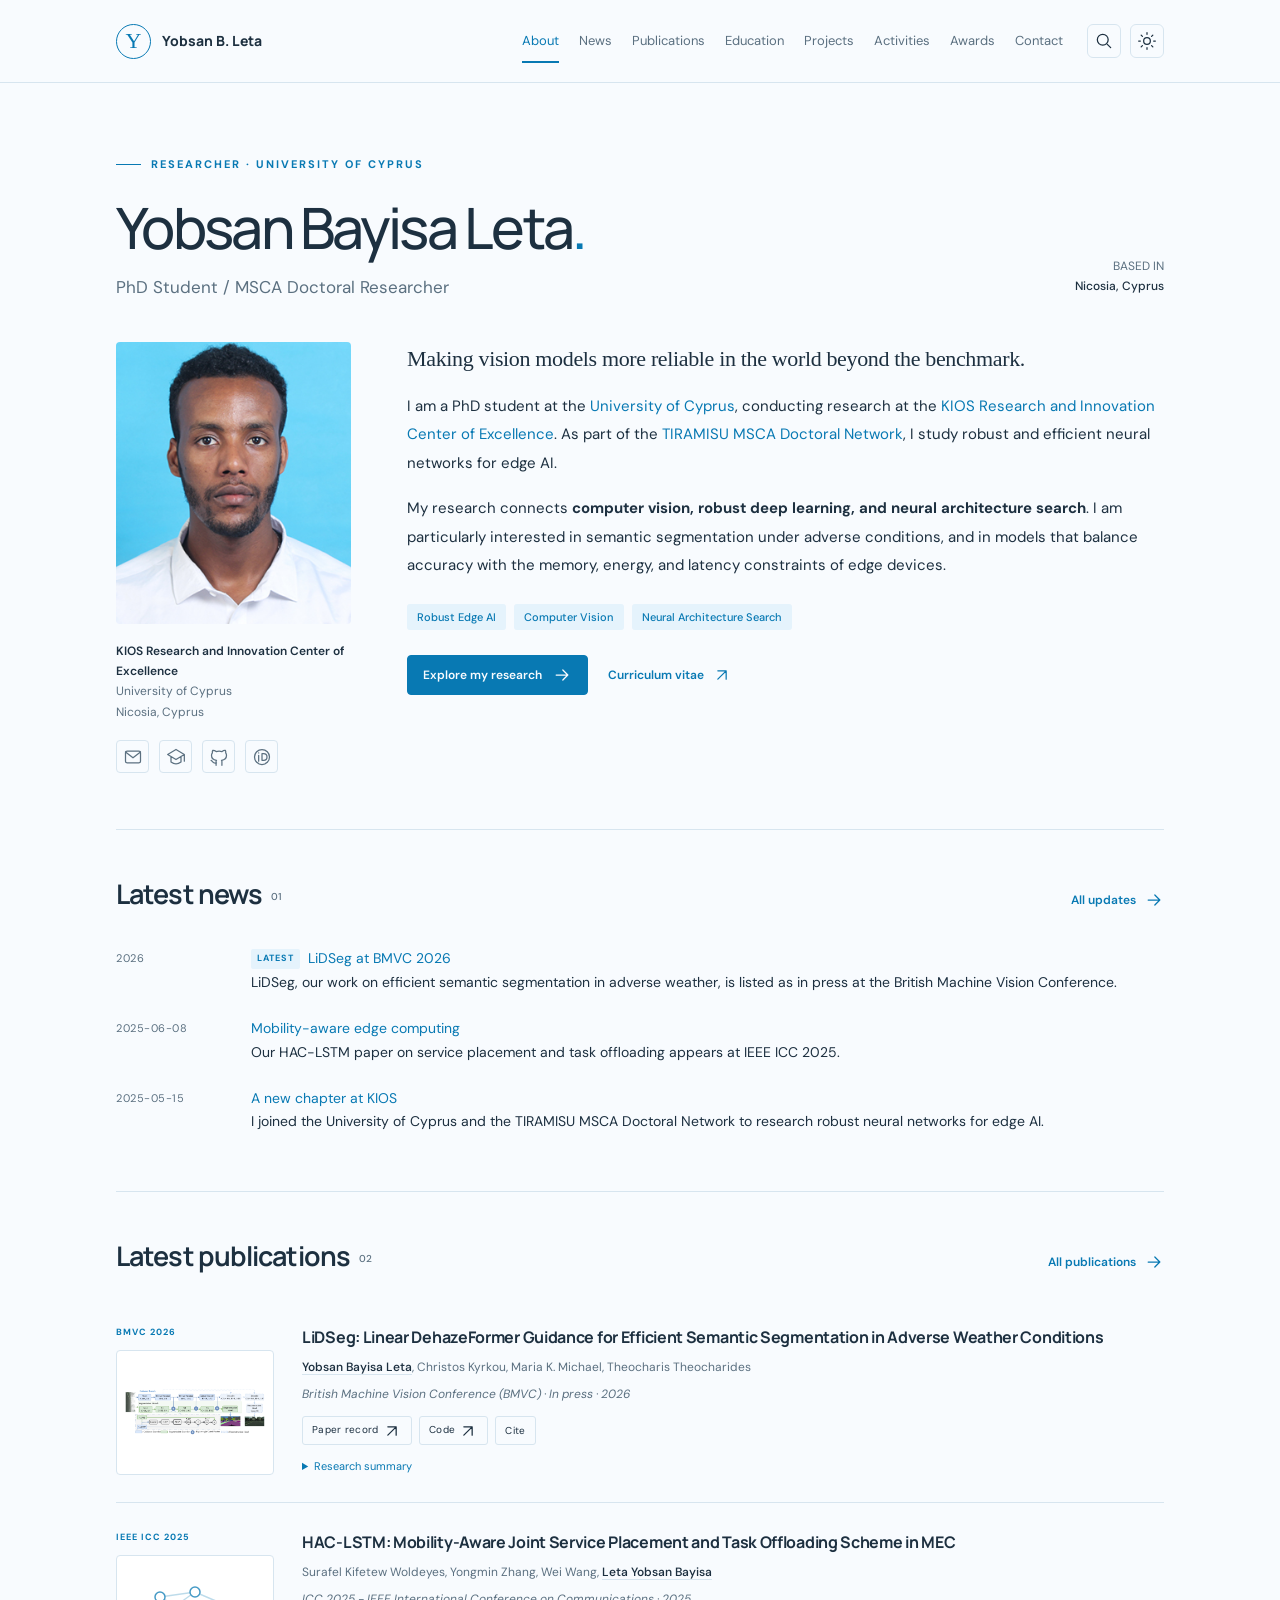
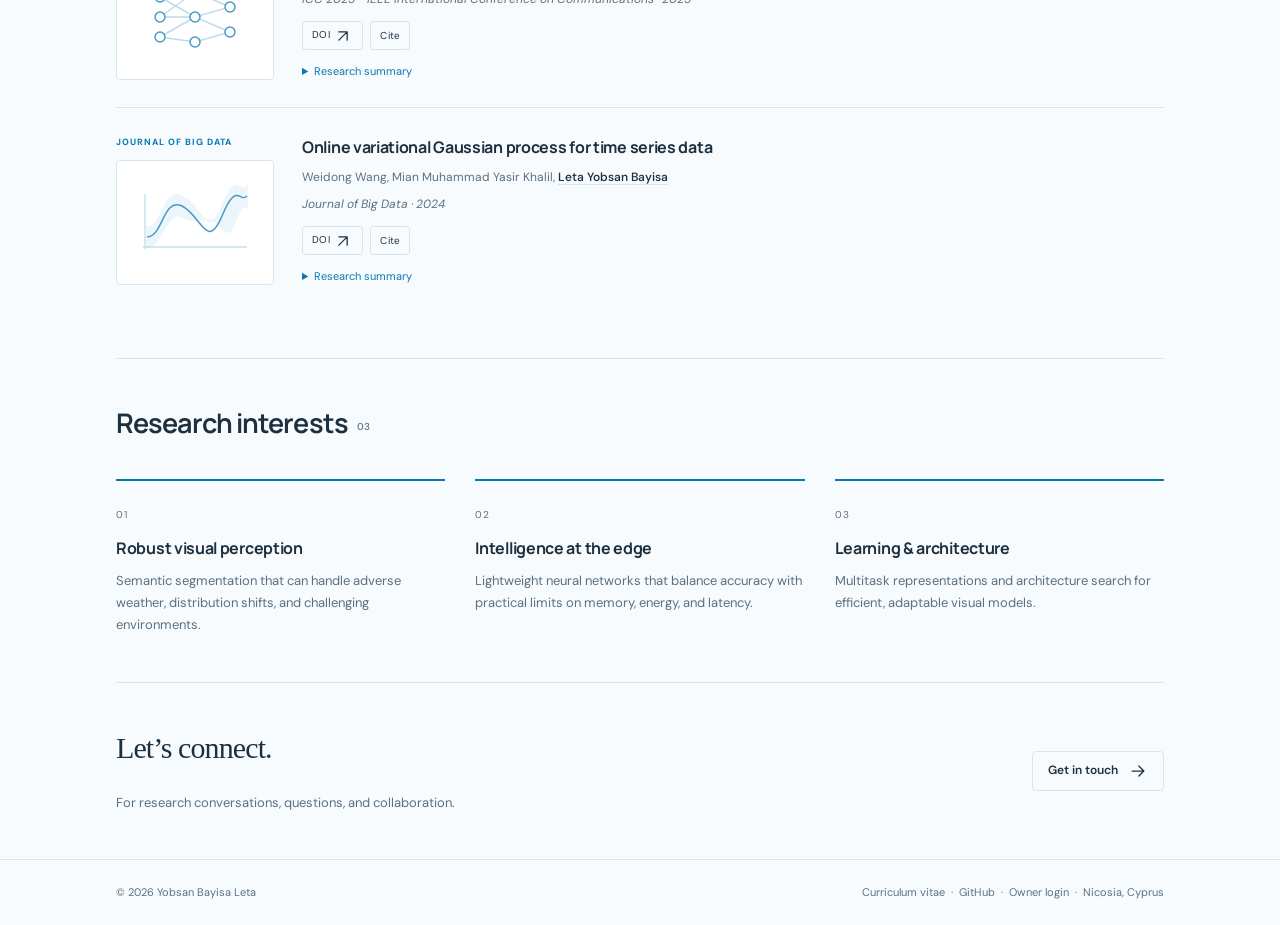
==== index.html @ adc211f4 "Publish generated portfolio website" ====
<!doctype html>
<html lang="en"><head><meta charset="utf-8"><meta name="viewport" content="width=device-width,initial-scale=1"><title>Yobsan Bayisa Leta — About</title><meta name="description" content="Yobsan Bayisa Leta — PhD Student / MSCA Doctoral Researcher at University of Cyprus. Robust Edge AI, Computer Vision, Neural Architecture Search"><meta name="author" content="Yobsan Bayisa Leta"><meta name="theme-color" content="#0879b3"><link rel="canonical" href="https://yobsanb.github.io/"><meta property="og:type" content="website"><meta property="og:title" content="Yobsan Bayisa Leta — About"><meta property="og:description" content="Yobsan Bayisa Leta — PhD Student / MSCA Doctoral Researcher at University of Cyprus. Robust Edge AI, Computer Vision, Neural Architecture Search"><meta property="og:url" content="https://yobsanb.github.io/"><meta property="og:image" content="https://yobsanb.github.io/assets/social-card.png"><meta name="twitter:card" content="summary_large_image"><link rel="icon" type="image/svg+xml" href="assets/favicon.svg"><link rel="stylesheet" href="assets/style.css"><link rel="stylesheet" href="assets/custom.css"><script>try{document.documentElement.dataset.theme=localStorage.getItem('theme')||(matchMedia('(prefers-color-scheme:dark)').matches?'dark':'light')}catch{}</script><script type="application/ld+json">{"@context": "https://schema.org", "@type": "Person", "name": "Yobsan Bayisa Leta", "alternateName": "Leta Yobsan Bayisa", "url": "https://yobsanb.github.io", "image": "https://yobsanb.github.io/assets/portrait.jpg", "jobTitle": "PhD Student / MSCA Doctoral Researcher", "affiliation": {"@type": "Organization", "name": "University of Cyprus"}, "sameAs": ["https://github.com/yobsanb", "https://orcid.org/0000-0001-9939-9821", "https://scholar.google.com/citations?user=TWK_rDwAAAAJ&hl=en", "https://www.linkedin.com/in/leta-yobsan-bayisa/", "https://www.kios.ucy.ac.cy/people/yobsan-bayisa-leta/"]}</script><script src="assets/app.js" defer></script></head><body>
<a href="#main" class="skip">Skip to content</a><header class="header"><div class="wrap header-inner"><a class="brand" href="index.html" aria-label="Yobsan Bayisa Leta homepage"><span class="monogram">Y</span><span class="brand-name">Yobsan B. Leta</span></a><nav id="main-nav" class="nav" aria-label="Main navigation"><a href="index.html" aria-current="page">About</a><a href="news.html">News</a><a href="publications.html">Publications</a><a href="education.html">Education</a><a href="projects.html">Projects</a><a href="activities.html">Activities</a><a href="awards.html">Awards</a><a href="contact.html">Contact</a></nav><div class="nav-tools"><button id="search-toggle" class="icon-button" aria-label="Search site" title="Search (Ctrl K)"><svg viewBox="0 0 24 24" fill="none" stroke="currentColor" stroke-width="1.5" stroke-linecap="round" stroke-linejoin="round" aria-hidden="true"><circle cx="10.5" cy="10.5" r="6.5"/><path d="m16 16 4 4"/></svg></button><button id="theme-toggle" class="icon-button" aria-label="Change color theme"><svg viewBox="0 0 24 24" fill="none" stroke="currentColor" stroke-width="1.5" stroke-linecap="round" stroke-linejoin="round" aria-hidden="true"><circle cx="12" cy="12" r="4"/><path d="M12 2v2m0 16v2M2 12h2m16 0h2M5 5l1.5 1.5m11 11L19 19M5 19l1.5-1.5m11-11L19 5"/></svg></button><button id="menu-toggle" class="icon-button menu-toggle" aria-label="Toggle navigation" aria-controls="main-nav" aria-expanded="false"><svg viewBox="0 0 24 24" fill="none" stroke="currentColor" stroke-width="1.5" stroke-linecap="round" stroke-linejoin="round" aria-hidden="true"><path d="M4 6h16M4 12h16M4 18h16"/></svg></button></div></div><div class="reading-progress" aria-hidden="true"></div></header>
<main id="main" class="wrap"><section class="hero"><div class="hero-top"><div><div class="eyebrow">Researcher · University of Cyprus</div><h1>Yobsan Bayisa Leta<span style="color:var(--accent)">.</span></h1><p class="role">PhD Student / MSCA Doctoral Researcher</p></div><div class="hero-meta"><span>BASED IN</span><b>Nicosia, Cyprus</b></div></div><div class="about-grid"><aside class="profile"><img class="portrait" src="assets/portrait.jpg" alt="Yobsan Bayisa Leta" width="250" height="300" fetchpriority="high"><div class="portrait-caption"><strong>KIOS Research and Innovation Center of Excellence</strong>University of Cyprus<br>Nicosia, Cyprus</div><div class="profile-socials"><a aria-label="Email" title="Email" href="mailto:leta.yobsan@ucy.ac.cy"><svg viewBox="0 0 24 24" fill="none" stroke="currentColor" stroke-width="1.5" stroke-linecap="round" stroke-linejoin="round" aria-hidden="true"><rect x="3" y="5" width="18" height="14" rx="2"/><path d="m3 6 9 7 9-7"/></svg></a><a aria-label="Google Scholar" title="Google Scholar" href="https://scholar.google.com/citations?user=TWK_rDwAAAAJ&amp;hl=en"><svg viewBox="0 0 24 24" fill="none" stroke="currentColor" stroke-width="1.5" stroke-linecap="round" stroke-linejoin="round" aria-hidden="true"><path d="m2 9 10-6 10 6-10 6-10-6Zm4 3v6c4 3 8 3 12 0v-6M22 9v8"/></svg></a><a aria-label="GitHub" title="GitHub" href="https://github.com/yobsanb"><svg viewBox="0 0 24 24" fill="none" stroke="currentColor" stroke-width="1.5" stroke-linecap="round" stroke-linejoin="round" aria-hidden="true"><path d="M9 19c-4.5 1.5-4.5-2.5-6.5-3m13 6v-4c0-1 .1-1.5-.5-2 3-.3 6-1.5 6-6A4.7 4.7 0 0 0 20 7c.2-1 .2-2-.4-3-2-.2-3.5 1-4 1.5a13 13 0 0 0-7 0C8 5 6.5 3.8 4.5 4c-.6 1-.6 2-.4 3A4.7 4.7 0 0 0 3 10c0 4.5 3 5.7 6 6-.6.5-.5 1-.5 2v4"/></svg></a><a aria-label="ORCID" title="ORCID" href="https://orcid.org/0000-0001-9939-9821"><svg viewBox="0 0 24 24" fill="none" stroke="currentColor" stroke-width="1.5" stroke-linecap="round" stroke-linejoin="round" aria-hidden="true"><circle cx="12" cy="12" r="9"/><path d="M8 10v7M8 7v.1M12 8h2a4 4 0 0 1 0 8h-2V8Z"/></svg></a></div></aside><div class="bio"><p class="lead">Making vision models more reliable in the world beyond the benchmark.</p><p>I am a PhD student at the <a href="https://www.kios.ucy.ac.cy/people/yobsan-bayisa-leta/">University of Cyprus</a>, conducting research at the <a href="https://www.kios.ucy.ac.cy/">KIOS Research and Innovation Center of Excellence</a>. As part of the <a href="https://tiramisu-project.eu/fellows">TIRAMISU MSCA Doctoral Network</a>, I study robust and efficient neural networks for edge AI.</p><p>My research connects <strong>computer vision, robust deep learning, and neural architecture search</strong>. I am particularly interested in semantic segmentation under adverse conditions, and in models that balance accuracy with the memory, energy, and latency constraints of edge devices.</p><div class="tags"><span class="tag">Robust Edge AI</span><span class="tag">Computer Vision</span><span class="tag">Neural Architecture Search</span></div><div class="actions"><a href="publications.html" class="button primary">Explore my research <svg viewBox="0 0 24 24" fill="none" stroke="currentColor" stroke-width="1.5" stroke-linecap="round" stroke-linejoin="round" aria-hidden="true"><path d="M5 12h14M13 6l6 6-6 6"/></svg></a><a href="cv.html" class="text-link">Curriculum vitae <svg viewBox="0 0 24 24" fill="none" stroke="currentColor" stroke-width="1.5" stroke-linecap="round" stroke-linejoin="round" aria-hidden="true"><path d="M7 17 17 7M7 7h10v10"/></svg></a></div></div></div></section>
<section class="section"><div class="section-head"><h2>Latest news<span class="section-number">01</span></h2><a href="news.html" class="text-link">All updates <svg viewBox="0 0 24 24" fill="none" stroke="currentColor" stroke-width="1.5" stroke-linecap="round" stroke-linejoin="round" aria-hidden="true"><path d="M5 12h14M13 6l6 6-6 6"/></svg></a></div><ul class="news-list"><li class="news-item"><span class="news-date">2026</span><p><span class="new-tag">LATEST</span><a href="https://www.tiramisu-project.eu/research/publications">LiDSeg at BMVC 2026</a><br>LiDSeg, our work on efficient semantic segmentation in adverse weather, is listed as in press at the British Machine Vision Conference.</p></li><li class="news-item"><span class="news-date">2025-06-08</span><p><a href="https://doi.org/10.1109/icc52391.2025.11161941">Mobility-aware edge computing</a><br>Our HAC-LSTM paper on service placement and task offloading appears at IEEE ICC 2025.</p></li><li class="news-item"><span class="news-date">2025-05-15</span><p><a href="https://tiramisu-project.eu/fellows">A new chapter at KIOS</a><br>I joined the University of Cyprus and the TIRAMISU MSCA Doctoral Network to research robust neural networks for edge AI.</p></li></ul></section>
<section class="section"><div class="section-head"><h2>Latest publications<span class="section-number">02</span></h2><a href="publications.html" class="text-link">All publications <svg viewBox="0 0 24 24" fill="none" stroke="currentColor" stroke-width="1.5" stroke-linecap="round" stroke-linejoin="round" aria-hidden="true"><path d="M5 12h14M13 6l6 6-6 6"/></svg></a></div><article class="pub" id="lidseg" data-type="conference" data-year="2026">
      <div class="pub-side"><span class="pub-badge">BMVC 2026</span><div class="pub-visual"><button class="zoom-button" data-zoom="assets/lidseg.png" data-alt="LiDSeg: Linear DehazeFormer Guidance for Efficient Semantic Segmentation in Adverse Weather Conditions" aria-label="Enlarge publication image"><img src="assets/lidseg.png" alt="LiDSeg: Linear DehazeFormer Guidance for Efficient Semantic Segmentation in Adverse Weather Conditions" width="158" height="125" loading="lazy"></button></div></div>
      <div><h3><a href="https://github.com/yobsanb/LiDSeg">LiDSeg: Linear DehazeFormer Guidance for Efficient Semantic Segmentation in Adverse Weather Conditions</a></h3><p class="authors"><strong>Yobsan Bayisa Leta</strong>, Christos Kyrkou, Maria K. Michael, Theocharis Theocharides</p><p class="venue">British Machine Vision Conference (BMVC) · In press · 2026</p><div class="pub-links"><a href="https://github.com/yobsanb/LiDSeg" class="small-button">Paper record <svg viewBox="0 0 24 24" fill="none" stroke="currentColor" stroke-width="1.5" stroke-linecap="round" stroke-linejoin="round" aria-hidden="true"><path d="M7 17 17 7M7 7h10v10"/></svg></a><a href="https://github.com/yobsanb/LiDSeg" class="small-button">Code <svg viewBox="0 0 24 24" fill="none" stroke="currentColor" stroke-width="1.5" stroke-linecap="round" stroke-linejoin="round" aria-hidden="true"><path d="M7 17 17 7M7 7h10v10"/></svg></a><button class="small-button" data-cite="@inproceedings{leta2026lidseg,
  title = {LiDSeg: Linear DehazeFormer Guidance for Efficient Semantic Segmentation in Adverse Weather Conditions},
  author = {Yobsan Bayisa Leta and Christos Kyrkou and Maria K. Michael and Theocharis Theocharides},
  booktitle = {British Machine Vision Conference (BMVC) · In press},
  year = {2026},
  url = {https://github.com/yobsanb/LiDSeg}
}">Cite</button></div><details><summary>Research summary</summary><p>LiDSeg adds a lightweight guidance encoder to semantic segmentation models for adverse weather. Auxiliary image reconstruction supports training; at inference, the reconstruction decoder is removed while the guidance encoder and gated fusion remain. The framework supports multiple segmentation backbones and evaluation across fog, rain, snow, and night conditions.</p></details></div></article><article class="pub" id="hac-lstm" data-type="conference" data-year="2025">
      <div class="pub-side"><span class="pub-badge">IEEE ICC 2025</span><div class="pub-visual"><svg class="diagram" viewBox="0 0 120 80" fill="none" stroke="currentColor" stroke-width="1.5" style="color:var(--accent)" aria-hidden="true"><path d="M25 20 60 15 95 30M25 20 60 40 95 30M25 40 60 15M25 40 60 40 95 55M25 60 60 40M25 60 60 65 95 55" opacity=".35"/><circle cx="25" cy="20" r="5" fill="var(--surface)"/><circle cx="25" cy="40" r="5" fill="var(--surface)"/><circle cx="25" cy="60" r="5" fill="var(--surface)"/><circle cx="60" cy="15" r="5" fill="var(--surface)"/><circle cx="60" cy="40" r="5" fill="var(--surface)"/><circle cx="60" cy="65" r="5" fill="var(--surface)"/><circle cx="95" cy="30" r="5" fill="var(--surface)"/><circle cx="95" cy="55" r="5" fill="var(--surface)"/></svg></div></div>
      <div><h3><a href="https://doi.org/10.1109/icc52391.2025.11161941">HAC-LSTM: Mobility-Aware Joint Service Placement and Task Offloading Scheme in MEC</a></h3><p class="authors">Surafel Kifetew Woldeyes, Yongmin Zhang, Wei Wang, <strong>Leta Yobsan Bayisa</strong></p><p class="venue">ICC 2025 - IEEE International Conference on Communications · 2025</p><div class="pub-links"><a href="https://doi.org/10.1109/icc52391.2025.11161941" class="small-button">DOI <svg viewBox="0 0 24 24" fill="none" stroke="currentColor" stroke-width="1.5" stroke-linecap="round" stroke-linejoin="round" aria-hidden="true"><path d="M7 17 17 7M7 7h10v10"/></svg></a><button class="small-button" data-cite="@inproceedings{leta2025haclstm,
  title = {HAC-LSTM: Mobility-Aware Joint Service Placement and Task Offloading Scheme in MEC},
  author = {Surafel Kifetew Woldeyes and Yongmin Zhang and Wei Wang and Leta Yobsan Bayisa},
  booktitle = {ICC 2025 - IEEE International Conference on Communications},
  year = {2025},
  doi = {10.1109/icc52391.2025.11161941}
}">Cite</button></div><details><summary>Research summary</summary><p>A mobility-aware approach to joint service placement and task offloading in mobile edge computing. This work studies how service decisions can account for changing mobility patterns.</p></details></div></article><article class="pub" id="online-gp" data-type="journal" data-year="2024">
      <div class="pub-side"><span class="pub-badge">Journal of Big Data</span><div class="pub-visual"><svg class="diagram" viewBox="0 0 120 80" fill="none" stroke="currentColor" stroke-width="1.5" style="color:var(--accent)" aria-hidden="true"><path d="M8 65H112M10 12V67" opacity=".3"/><path d="M12 55C28 55 28 15 47 24S72 70 87 34s18-12 25-20"/><path d="M12 45C28 45 28 5 47 14S72 60 87 24s18-12 25-20L112 25C100 22 100 63 87 46S62 44 47 35 27 65 12 65Z" fill="currentColor" opacity=".1"/></svg></div></div>
      <div><h3><a href="https://doi.org/10.1186/s40537-024-01005-5">Online variational Gaussian process for time series data</a></h3><p class="authors">Weidong Wang, Mian Muhammad Yasir Khalil, <strong>Leta Yobsan Bayisa</strong></p><p class="venue">Journal of Big Data · 2024</p><div class="pub-links"><a href="https://doi.org/10.1186/s40537-024-01005-5" class="small-button">DOI <svg viewBox="0 0 24 24" fill="none" stroke="currentColor" stroke-width="1.5" stroke-linecap="round" stroke-linejoin="round" aria-hidden="true"><path d="M7 17 17 7M7 7h10v10"/></svg></a><button class="small-button" data-cite="@article{leta2024onlinegp,
  title = {Online variational Gaussian process for time series data},
  author = {Weidong Wang and Mian Muhammad Yasir Khalil and Leta Yobsan Bayisa},
  journal = {Journal of Big Data},
  year = {2024},
  doi = {10.1186/s40537-024-01005-5}
}">Cite</button></div><details><summary>Research summary</summary><p>Research on online variational Gaussian processes for time-series data, extending probabilistic modeling to observations that arrive over time.</p></details></div></article></section>
<section class="section"><div class="section-head"><h2>Research interests<span class="section-number">03</span></h2></div><div class="feature-strip"><div class="research-item"><span class="index">01</span><h3>Robust visual perception</h3><p>Semantic segmentation that can handle adverse weather, distribution shifts, and challenging environments.</p></div><div class="research-item"><span class="index">02</span><h3>Intelligence at the edge</h3><p>Lightweight neural networks that balance accuracy with practical limits on memory, energy, and latency.</p></div><div class="research-item"><span class="index">03</span><h3>Learning &amp; architecture</h3><p>Multitask representations and architecture search for efficient, adaptable visual models.</p></div></div></section>
<section class="contact-strip"><div><h2>Let’s connect.</h2><p>For research conversations, questions, and collaboration.</p></div><a href="mailto:leta.yobsan@ucy.ac.cy" class="button">Get in touch <svg viewBox="0 0 24 24" fill="none" stroke="currentColor" stroke-width="1.5" stroke-linecap="round" stroke-linejoin="round" aria-hidden="true"><path d="M5 12h14M13 6l6 6-6 6"/></svg></a></section></main><footer class="footer"><div class="wrap footer-inner"><span>© 2026 Yobsan Bayisa Leta</span><span><a href="cv.html">Curriculum vitae</a> &nbsp;·&nbsp; <a href="https://github.com/yobsanb">GitHub</a> &nbsp;·&nbsp; <a href="editor/">Owner login</a> &nbsp;·&nbsp; Nicosia, Cyprus</span></div></footer><button id="back-top" class="back-top" aria-label="Back to top" hidden><svg viewBox="0 0 24 24" fill="none" stroke="currentColor" stroke-width="1.5" stroke-linecap="round" stroke-linejoin="round" aria-hidden="true"><path d="M12 20V4m-6 6 6-6 6 6"/></svg></button>
<dialog id="search-dialog" aria-label="Search this site"><div class="dialog-top"><svg viewBox="0 0 24 24" fill="none" stroke="currentColor" stroke-width="1.5" stroke-linecap="round" stroke-linejoin="round" aria-hidden="true"><circle cx="10.5" cy="10.5" r="6.5"/><path d="m16 16 4 4"/></svg><label class="sr-only" for="site-search">Search the website</label><input id="site-search" type="search" placeholder="Search research, publications, and more…" autocomplete="off"><button class="icon-button" data-close aria-label="Close search"><svg viewBox="0 0 24 24" fill="none" stroke="currentColor" stroke-width="1.5" stroke-linecap="round" stroke-linejoin="round" aria-hidden="true"><path d="m6 6 12 12M6 18 18 6"/></svg></button></div><div id="search-results" class="search-results" aria-live="polite"></div><div class="dialog-foot"><kbd>↑</kbd> <kbd>↓</kbd> to navigate &nbsp; <kbd>Enter</kbd> to open &nbsp; <kbd>Esc</kbd> to close</div></dialog>
<dialog id="citation-dialog" aria-labelledby="citation-title"><div class="dialog-top"><h2 id="citation-title">Cite this publication</h2><button class="icon-button" data-close aria-label="Close citation"><svg viewBox="0 0 24 24" fill="none" stroke="currentColor" stroke-width="1.5" stroke-linecap="round" stroke-linejoin="round" aria-hidden="true"><path d="m6 6 12 12M6 18 18 6"/></svg></button></div><div class="citation-content"><pre id="citation-text"></pre><button id="copy-citation" class="button primary">Copy BibTeX</button></div></dialog>
<dialog id="image-dialog" class="image-dialog" aria-label="Image preview"><button class="icon-button" data-close aria-label="Close image"><svg viewBox="0 0 24 24" fill="none" stroke="currentColor" stroke-width="1.5" stroke-linecap="round" stroke-linejoin="round" aria-hidden="true"><path d="m6 6 12 12M6 18 18 6"/></svg></button><img id="zoom-image" alt="Research figure"></dialog><div id="toast" class="toast" role="status" hidden></div>
</body></html>
---- assets/style.css ----
@import url('https://fonts.googleapis.com/css2?family=DM+Sans:wght@400;450;500;550;600;650;700&family=Manrope:wght@400;500;600;650;700;750;800&display=swap');
:root{--bg:#f8fbfe;--surface:#fff;--ink:#1d3040;--muted:#5b7080;--accent:#0879b3;--soft:#e5f3fc;--line:#d7e5ef;--nav:rgba(248,251,254,.95);--serif:Georgia,'Times New Roman',serif;color-scheme:light}html[data-theme=dark]{--bg:#111e2b;--surface:#182a3a;--ink:#edf6fd;--muted:#abc1d2;--accent:#7dccfa;--soft:#1c3b53;--line:#304b62;--nav:rgba(17,30,43,.95);color-scheme:dark}*{box-sizing:border-box}html{scroll-behavior:smooth;scroll-padding-top:110px}body{margin:0;background:var(--bg);color:var(--ink);font:16px/1.7 'DM Sans',system-ui,sans-serif;-webkit-font-smoothing:antialiased}a{color:var(--accent);text-decoration:none;text-underline-offset:4px}a:hover{text-decoration:underline}button,input,select{font:inherit}button,a,input,summary,select{touch-action:manipulation}button{cursor:pointer}button:focus-visible,a:focus-visible,input:focus-visible,select:focus-visible,summary:focus-visible{outline:3px solid var(--accent);outline-offset:5px}button{color:inherit}svg{width:20px;height:20px;vertical-align:middle;flex-shrink:0}img{max-width:100%;display:block}.wrap{max-width:1120px;margin:auto;padding:0 36px}.skip{position:fixed;top:-60px;left:16px;padding:10px;background:var(--surface);z-index:100}.skip:focus{top:10px}.header{position:sticky;top:0;background:var(--nav);backdrop-filter:blur(14px);border-bottom:1px solid var(--line);z-index:30}.header-inner{height:82px;display:flex;align-items:center;gap:30px}.brand{display:flex;align-items:center;gap:11px;color:var(--ink);font-family:Manrope,sans-serif;font-weight:750;white-space:nowrap;font-size:14px}.brand:hover{text-decoration:none}.monogram{width:35px;height:35px;display:grid;place-items:center;border:1px solid var(--accent);color:var(--accent);font:22px var(--serif);border-radius:50%}.nav{display:flex;gap:24px;margin-left:auto;align-items:center}.nav a{font-size:13px;color:var(--muted);position:relative;padding:28px 0}.nav a:hover,.nav a[aria-current=page]{color:var(--accent);text-decoration:none}.nav a[aria-current=page]:after{content:'';position:absolute;height:2px;background:var(--accent);bottom:17px;left:0;right:0}.nav-tools{display:flex;gap:9px;align-items:center}.icon-button{border:1px solid var(--line);border-radius:6px;background:transparent;width:34px;height:34px;display:grid;place-items:center}.icon-button:hover{background:var(--soft)}.menu-toggle{display:none}.reading-progress{position:absolute;bottom:-1px;left:0;height:2px;width:0;background:var(--accent)}main{min-height:70vh}.hero{padding:72px 0 46px;border-bottom:1px solid var(--line)}.eyebrow{font-size:11px;letter-spacing:2px;font-weight:700;text-transform:uppercase;color:var(--accent);display:flex;align-items:center;gap:10px}.eyebrow:before{content:'';display:inline-block;width:25px;height:1px;background:var(--accent)}h1,h2,h3,p{margin-top:0}h1{font-family:Manrope,sans-serif;font-weight:500;font-size:clamp(36px,4.7vw,57px);letter-spacing:-2.7px;line-height:1.16;margin:20px 0 13px}h1 strong{font-weight:800}h2{font-family:Manrope,sans-serif;font-size:27px;line-height:1.3;letter-spacing:-.9px;font-weight:650}h3{font-family:Manrope,sans-serif;font-size:17px;line-height:1.5;font-weight:700;letter-spacing:-.3px}.role{font-size:17px;margin:0;color:var(--muted)}.role span{color:var(--accent)}.hero-top{display:flex;justify-content:space-between;align-items:flex-end;gap:24px}.hero-meta{font-size:12px;text-align:right;color:var(--muted);padding-bottom:5px}.hero-meta span{display:block}.hero-meta b{color:var(--ink);font-weight:500}.about-grid{display:grid;grid-template-columns:235px 1fr;gap:56px;padding:40px 0 10px}.portrait{width:235px;height:282px;object-fit:cover;border-radius:4px;background:var(--soft)}.portrait-caption{margin-top:17px;font-size:12px;line-height:1.7;color:var(--muted)}.portrait-caption strong{display:block;color:var(--ink);font-weight:600}.profile-socials{display:flex;gap:10px;margin-top:18px}.profile-socials a{border:1px solid var(--line);display:grid;place-items:center;width:33px;height:33px;border-radius:4px;color:var(--muted)}.profile-socials a:hover{color:var(--accent);background:var(--soft);text-decoration:none}.bio p{font-size:15px;line-height:1.9;margin-bottom:17px}.bio .lead{font-size:22px;line-height:1.5;letter-spacing:-.35px;color:var(--ink);font-family:var(--serif)}.tags{display:flex;gap:8px;flex-wrap:wrap;margin:24px 0}.tag{font-size:11px;background:var(--soft);border-radius:3px;padding:4px 10px;color:var(--accent);font-weight:500}.actions{display:flex;gap:20px;align-items:center;flex-wrap:wrap;margin-top:25px}.button{border:1px solid var(--line);background:transparent;padding:9px 15px;border-radius:4px;font-size:12px;display:inline-flex;gap:10px;align-items:center;font-weight:600;color:var(--ink);line-height:1.6}.button:hover{border-color:var(--accent);color:var(--accent);text-decoration:none}.button.primary{background:var(--accent);color:var(--bg);border-color:var(--accent)}.text-link{font-size:12px;font-weight:600;display:inline-flex;align-items:center;gap:8px}.section{padding:46px 0;border-bottom:1px solid var(--line)}.section-head{display:flex;align-items:baseline;justify-content:space-between;gap:16px;margin-bottom:25px}.section-head h2{margin:0}.section-number{font-size:10px;font-weight:500;font-family:'DM Sans',sans-serif;color:var(--muted);vertical-align:middle;margin-left:9px;letter-spacing:0}.news-list{list-style:none;margin:0;padding:0}.news-item{display:grid;grid-template-columns:110px 1fr;gap:25px;padding:11px 0;font-size:14px}.news-date{font-size:11px;letter-spacing:.5px;color:var(--muted);padding-top:2px}.news-item p{margin:0}.new-tag{display:inline-block;font-size:9px;font-weight:700;letter-spacing:1px;color:var(--accent);background:var(--soft);padding:2px 6px;margin-right:8px;border-radius:2px;vertical-align:2px}.pub{display:grid;grid-template-columns:158px 1fr;gap:28px;padding:27px 0;border-bottom:1px solid var(--line)}.pub:last-child{border-bottom:0}.pub-visual{border:1px solid var(--line);border-radius:4px;background:var(--surface);height:125px;overflow:hidden;position:relative;display:flex;align-items:center;justify-content:center}.pub-visual img{width:100%;height:100%;object-fit:contain;padding:8px}.pub-visual .diagram{width:120px;height:80px;opacity:.75}.pub-badge{display:block;text-transform:uppercase;letter-spacing:1px;font-size:9px;color:var(--accent);font-weight:700;margin-bottom:9px}.pub h3{margin:0 0 8px;font-size:16px}.pub h3 a{color:var(--ink)}.authors{font-size:12px;color:var(--muted);margin-bottom:5px;line-height:1.8}.authors strong{color:var(--ink);font-weight:550;text-decoration:underline;text-decoration-color:var(--line);text-underline-offset:3px}.venue{font-size:12px;color:var(--muted);font-style:italic;margin-bottom:12px}.pub-links{display:flex;gap:7px;flex-wrap:wrap}.small-button{font-size:10px;letter-spacing:.3px;border:1px solid var(--line);background:transparent;border-radius:3px;padding:3px 9px;color:var(--ink);line-height:1.9}.small-button:hover{background:var(--soft);color:var(--accent);text-decoration:none;border-color:var(--accent)}.pub details{margin-top:12px;font-size:13px;color:var(--muted)}.pub details summary{cursor:pointer;font-size:11px;color:var(--accent);width:max-content}.pub details p{margin:10px 0 0}.feature-strip{display:grid;grid-template-columns:1fr 1fr 1fr;margin-top:38px;gap:30px}.research-item{border-top:2px solid var(--accent);padding-top:18px}.research-item .index{font-size:10px;letter-spacing:1px;color:var(--muted)}.research-item h3{font-size:16px;margin:10px 0}.research-item p{font-size:13px;color:var(--muted);margin-bottom:0}.contact-strip{display:flex;justify-content:space-between;align-items:center;gap:30px;padding:45px 0}.contact-strip h2{font-family:var(--serif);font-weight:400;font-size:30px}.contact-strip p{color:var(--muted);font-size:13px;margin-bottom:0}.footer{border-top:1px solid var(--line);font-size:11px;color:var(--muted)}.footer-inner{padding-top:23px;padding-bottom:23px;display:flex;justify-content:space-between;gap:20px}.footer a{color:var(--muted)}.page-intro{padding:65px 0 35px;border-bottom:1px solid var(--line)}.page-intro h1{font-size:46px;margin-bottom:16px}.page-intro p{max-width:670px;color:var(--muted);font-size:15px}.page-body{padding:35px 0 55px}.filters{display:flex;flex-wrap:wrap;gap:12px;align-items:center;padding:25px 0;border-bottom:1px solid var(--line)}.filter-tabs{display:flex;gap:6px}.filter-tabs button{border:1px solid transparent;background:transparent;border-radius:4px;padding:6px 12px;font-size:12px;color:var(--muted)}.filter-tabs button[aria-pressed=true]{color:var(--accent);background:var(--soft);border-color:var(--line)}.filter-search{margin-left:auto;min-width:180px;max-width:280px;flex:1;border:1px solid var(--line);background:var(--surface);border-radius:4px;padding:7px 12px;color:var(--ink);font-size:12px}.filter-year{border:1px solid var(--line);padding:7px;background:var(--surface);font-size:12px;border-radius:4px;color:var(--ink)}.result-count{font-size:11px;color:var(--muted);margin:18px 0 0}.empty{padding:50px 0;color:var(--muted)}[hidden]{display:none!important}.timeline{list-style:none;padding:0;margin:0}.timeline li{display:grid;grid-template-columns:150px 1fr;gap:35px;padding:28px 0;border-bottom:1px solid var(--line)}.timeline h3{margin-bottom:5px}.timeline p{font-size:14px;color:var(--muted);margin-bottom:6px}.timeline time,.timeline .time{font-size:12px;color:var(--accent);padding-top:4px}.timeline .detail{font-size:12px}.project{display:grid;grid-template-columns:65px 1fr;gap:25px;padding:30px 0;border-bottom:1px solid var(--line)}.project-number{font-family:var(--serif);font-size:30px;color:var(--accent);opacity:.6}.project h3{font-size:22px;margin-bottom:10px}.project p{font-size:14px;color:var(--muted);max-width:720px}.project .tags{margin:15px 0}.project-figure{margin:25px 0;border:1px solid var(--line);background:white;border-radius:5px;padding:25px}.project-figure img{max-height:300px;object-fit:contain;margin:auto}.project-figure figcaption{font-size:11px;color:#5b7080;text-align:center;margin-top:15px}.contact-grid{display:grid;grid-template-columns:1fr 1fr;gap:70px;padding:45px 0}.contact-grid h2{font-size:23px}.contact-grid p{font-size:14px;color:var(--muted)}.contact-email{font-family:var(--serif);font-size:24px;overflow-wrap:anywhere}.profile-links{list-style:none;margin:0;padding:0}.profile-links a{display:flex;justify-content:space-between;padding:15px 0;border-bottom:1px solid var(--line);font-size:14px}.note{background:var(--soft);border-left:2px solid var(--accent);padding:18px 23px;font-size:13px;margin:25px 0;color:var(--muted)}.cv-header{padding-bottom:25px;border-bottom:1px solid var(--line)}.cv-header p{margin-bottom:7px}.cv-section{padding:27px 0}.cv-section h2{font-size:22px}.cv-section h3{margin:17px 0 5px}.cv-section p,.cv-section li{font-size:13px}.cv-section ol{padding-left:20px}.cv-section li{margin:12px 0}.cv-section .timeline li{margin:0}.back-top{position:fixed;bottom:22px;right:22px;border-radius:50%;width:40px;height:40px;background:var(--surface);border:1px solid var(--line);box-shadow:0 3px 10px #00000008;z-index:20;display:grid;place-items:center;color:var(--accent)}dialog{color:var(--ink);background:var(--surface);border:1px solid var(--line);border-radius:9px;width:min(620px,calc(100% - 32px));padding:0;max-height:80vh;box-shadow:0 30px 100px #0003}dialog::backdrop{background:#101c2677;backdrop-filter:blur(3px)}.dialog-top{padding:20px 22px;display:flex;gap:15px;align-items:center;border-bottom:1px solid var(--line)}.dialog-top h2{font-size:19px;margin:0;flex:1}.dialog-top input{width:100%;border:0;background:none;color:var(--ink);font-size:16px;outline-offset:3px}.search-results{padding:10px;max-height:50vh;overflow:auto}.search-result{display:flex;justify-content:space-between;align-items:center;color:var(--ink);padding:13px;border-radius:4px;gap:15px;font-size:13px}.search-result:hover,.search-result:focus{background:var(--soft);text-decoration:none}.search-result small{color:var(--muted);font-size:10px;white-space:nowrap}.dialog-foot{padding:10px 22px;border-top:1px solid var(--line);font-size:11px;color:var(--muted)}kbd{font:10px 'DM Sans',sans-serif;background:var(--soft);border:1px solid var(--line);border-radius:3px;padding:1px 4px}.citation-content{padding:22px}.citation-content pre{white-space:pre-wrap;overflow-wrap:anywhere;font:12px/1.8 monospace;max-height:40vh;overflow:auto;background:var(--bg);padding:15px;border:1px solid var(--line)}.image-dialog{width:min(1100px,calc(100% - 32px));padding:20px;background:#fff}.image-dialog .icon-button{margin-left:auto;color:#1d3040}.image-dialog img{width:100%;padding-top:15px}.zoom-button{padding:0;width:100%;border:0;background:none;cursor:zoom-in}.toast{position:fixed;bottom:28px;left:50%;transform:translateX(-50%);padding:10px 20px;background:var(--ink);color:var(--bg);border-radius:5px;z-index:70;font-size:13px}.no-js-note{padding:10px;background:var(--soft)}.pub-year{font-size:12px;color:var(--muted);padding:7px 0}.sr-only{position:absolute;width:1px;height:1px;padding:0;margin:-1px;overflow:hidden;clip:rect(0,0,0,0);white-space:nowrap;border:0}
@media(min-width:1350px){.wrap{max-width:1160px}.hero{padding-top:80px}.about-grid{gap:64px;grid-template-columns:250px 1fr}.portrait{width:250px;height:300px}.bio p{font-size:15.5px}.nav{gap:26px}}
@media(max-width:1050px){.header-inner{gap:15px}.nav{gap:16px}.brand .brand-name{display:none}.about-grid{gap:36px}.hero-meta{display:none}}
@media(max-width:760px){.wrap{padding:0 23px}.header-inner{height:68px}.brand .brand-name{display:inline}.nav-tools{margin-left:auto}.menu-toggle{display:grid}.nav{display:none;position:absolute;top:68px;left:0;right:0;background:var(--bg);border-bottom:1px solid var(--line);padding:15px 23px;box-shadow:0 12px 20px #00000008}.nav.open{display:grid;grid-template-columns:1fr 1fr;gap:0 25px}.nav a{padding:10px 0}.nav a[aria-current=page]:after{bottom:5px;right:auto;width:25px}.hero{padding:40px 0 30px}h1{letter-spacing:-1.8px}.hero .role{font-size:14px}.eyebrow{font-size:9px;letter-spacing:1.5px}.about-grid{grid-template-columns:145px 1fr;gap:25px;padding-top:30px}.portrait{width:145px;height:174px}.portrait-caption{font-size:10px}.profile-socials{gap:5px;flex-wrap:wrap}.profile-socials a{width:29px;height:29px}.bio .lead{font-size:20px}.bio p{font-size:14px}.section{padding:32px 0}h2{font-size:23px}.news-item{grid-template-columns:80px 1fr;gap:15px;font-size:13px}.pub{grid-template-columns:110px 1fr;gap:20px}.pub-visual{height:95px}.pub h3{font-size:14px}.pub .authors{font-size:11px}.feature-strip{grid-template-columns:1fr;gap:25px;margin-top:24px}.research-item{padding-top:10px}.contact-strip{align-items:flex-start;flex-direction:column}.page-intro{padding-top:40px}.page-intro h1{font-size:38px}.timeline li{grid-template-columns:90px 1fr;gap:20px}.contact-grid{gap:35px;grid-template-columns:1fr}.filter-search{order:3;max-width:none;min-width:100%;margin:0}.filter-year{margin-left:auto}.footer-inner{font-size:10px}.footer-inner span:last-child{max-width:150px;text-align:right}}
@media(max-width:500px){.about-grid{grid-template-columns:1fr}.profile{display:grid;grid-template-columns:120px 1fr;gap:0 22px;align-items:start}.portrait{width:120px;height:144px;grid-row:1/3}.portrait-caption{margin-top:8px;font-size:11px}.profile-socials{margin-top:0;align-self:end}.bio .lead{margin-top:5px}.bio p{line-height:1.85}.pub{grid-template-columns:1fr;gap:12px}.pub-side{display:flex;gap:12px;align-items:center}.pub-visual{width:92px;height:64px;order:-1}.pub-badge{margin:0}.pub-visual .diagram{height:50px;width:70px}.section-head .text-link{font-size:10px;white-space:nowrap}.section-head h2{font-size:21px}.section-head{gap:8px}.section-number{display:none}.timeline li{grid-template-columns:1fr;gap:7px}.project{grid-template-columns:32px 1fr;gap:14px}.project h3{font-size:19px}.contact-strip h2{font-size:27px}.filter-tabs button{padding:6px 8px}.brand-name{font-size:12px}.hero h1{font-size:38px}.news-item{grid-template-columns:70px 1fr;gap:12px}.news-date{font-size:10px}.button{font-size:11px}}
@media(prefers-reduced-motion:reduce){html{scroll-behavior:auto}*{animation:none!important;transition:none!important}}
@media print{.header,.footer,.back-top,.actions,.filters,.contact-strip,dialog,.no-print,.reading-progress{display:none!important}body{background:white;color:#18232b;font-size:11px}.wrap{max-width:none;padding:0}.page-intro{padding:0 0 20px}.page-body{padding:15px 0}.cv-section{padding:15px 0}.cv-section h2{font-size:18px}.cv-section p,.cv-section li{font-size:10px}.timeline li{padding:10px 0;break-inside:avoid}.cv-section h3{font-size:12px}.cv-section li,.pub{break-inside:avoid}a{color:inherit}.pub-visual{display:none}.pub{display:block}.pub details{display:block}h1{font-size:32px!important}h2,h3{break-after:avoid}}

.project-summary{font-size:14px;line-height:1.85;color:var(--muted);margin:10px 0 15px}.project-list{padding-bottom:35px}.filters .result-count{margin:0}.project-entry .pub-badge{line-height:1.6}
@media(min-width:1051px){.nav{gap:20px}.header-inner{gap:24px}}
---- assets/custom.css ----
/* Your visual refinements. Edit this in the editor's Appearance section.
   Example: :root { --accent: #0879b3; }
*/
.post-body img { max-width: 100%; height: auto; border-radius: 12px; }
.post-body { overflow-wrap: anywhere; }
.image-dialog { max-height: 92dvh; overflow: auto; }
.image-dialog img { max-height: none; width: auto; max-width: 100%; }
.image-dialog .icon-button { position: sticky; top: 0; background: white; }
@media print { .no-print { display: none !important; } }
.activity-meta { color: var(--accent); font-size: 11px; margin-bottom: 7px; }
.activity-list > li { scroll-margin-top: 110px; }
.activity-list .small-button { display: inline-flex; align-items: center; gap: 5px; margin-top: 9px; }
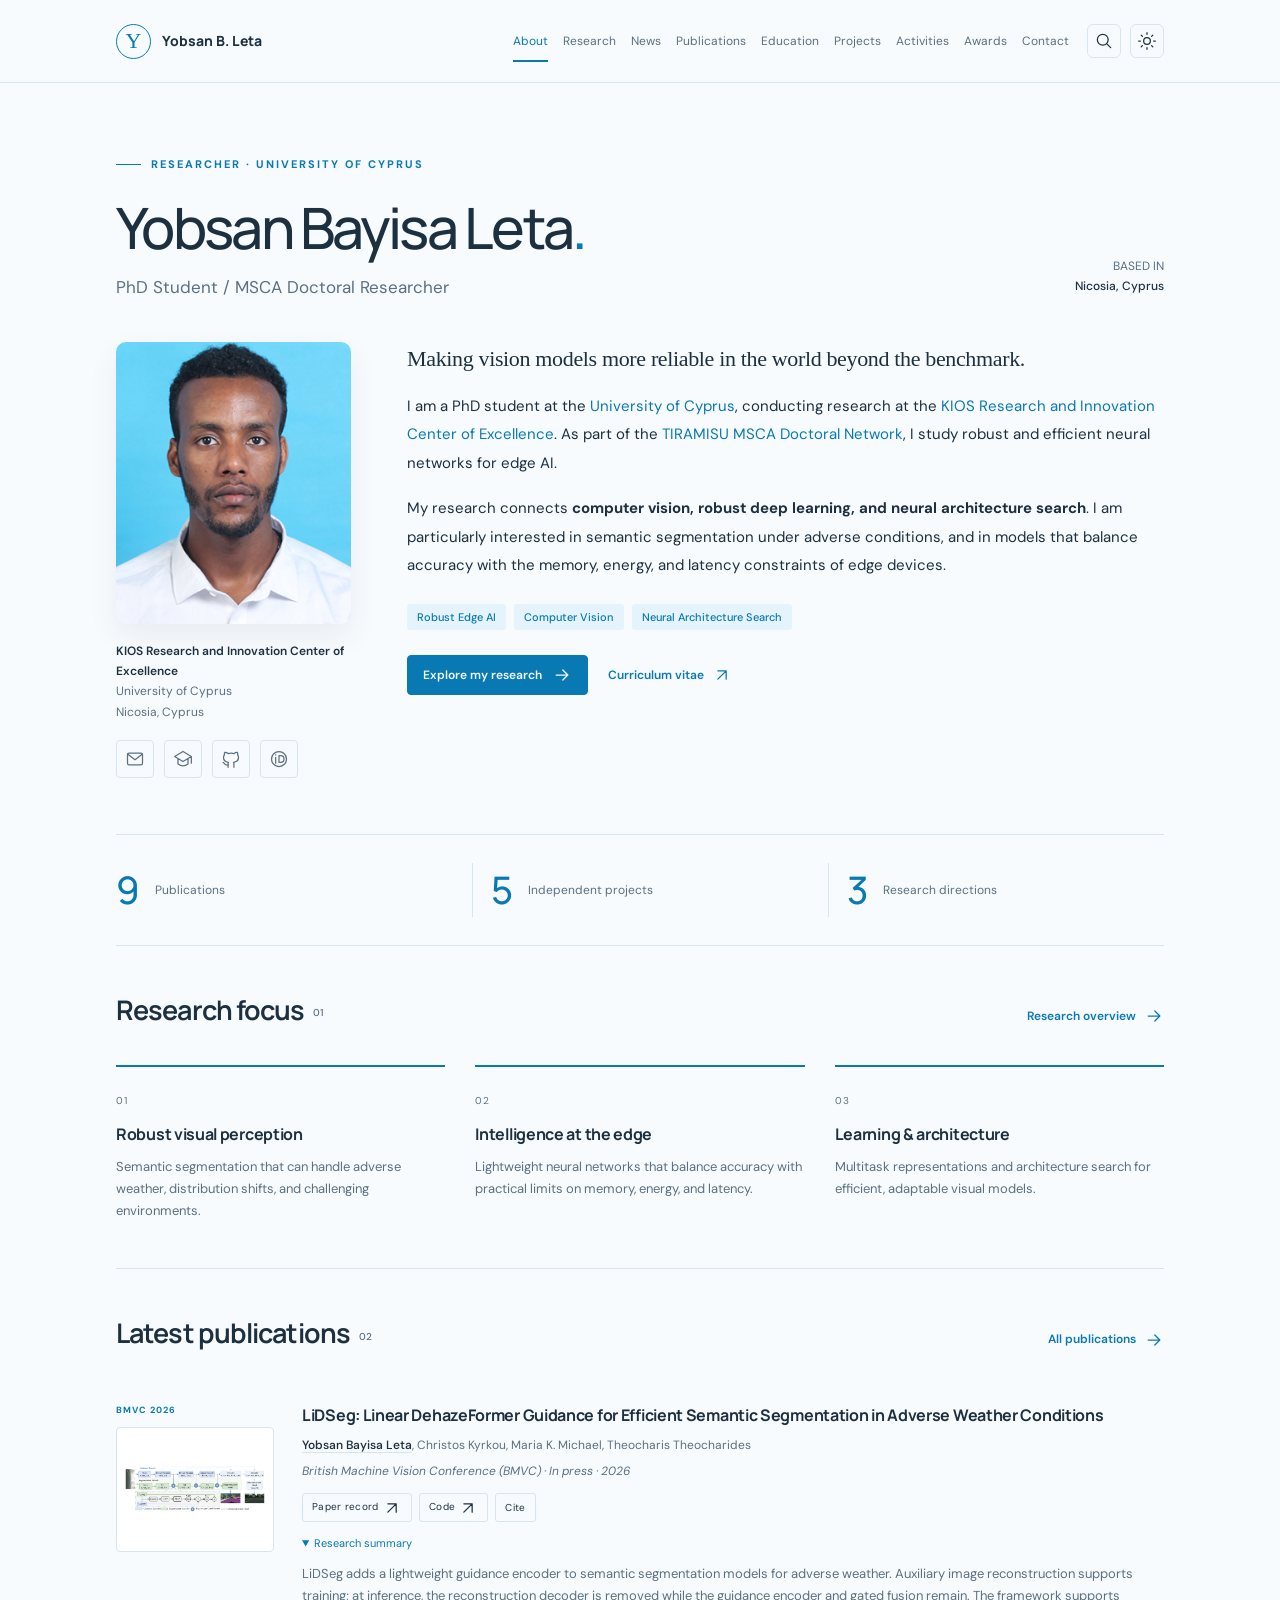
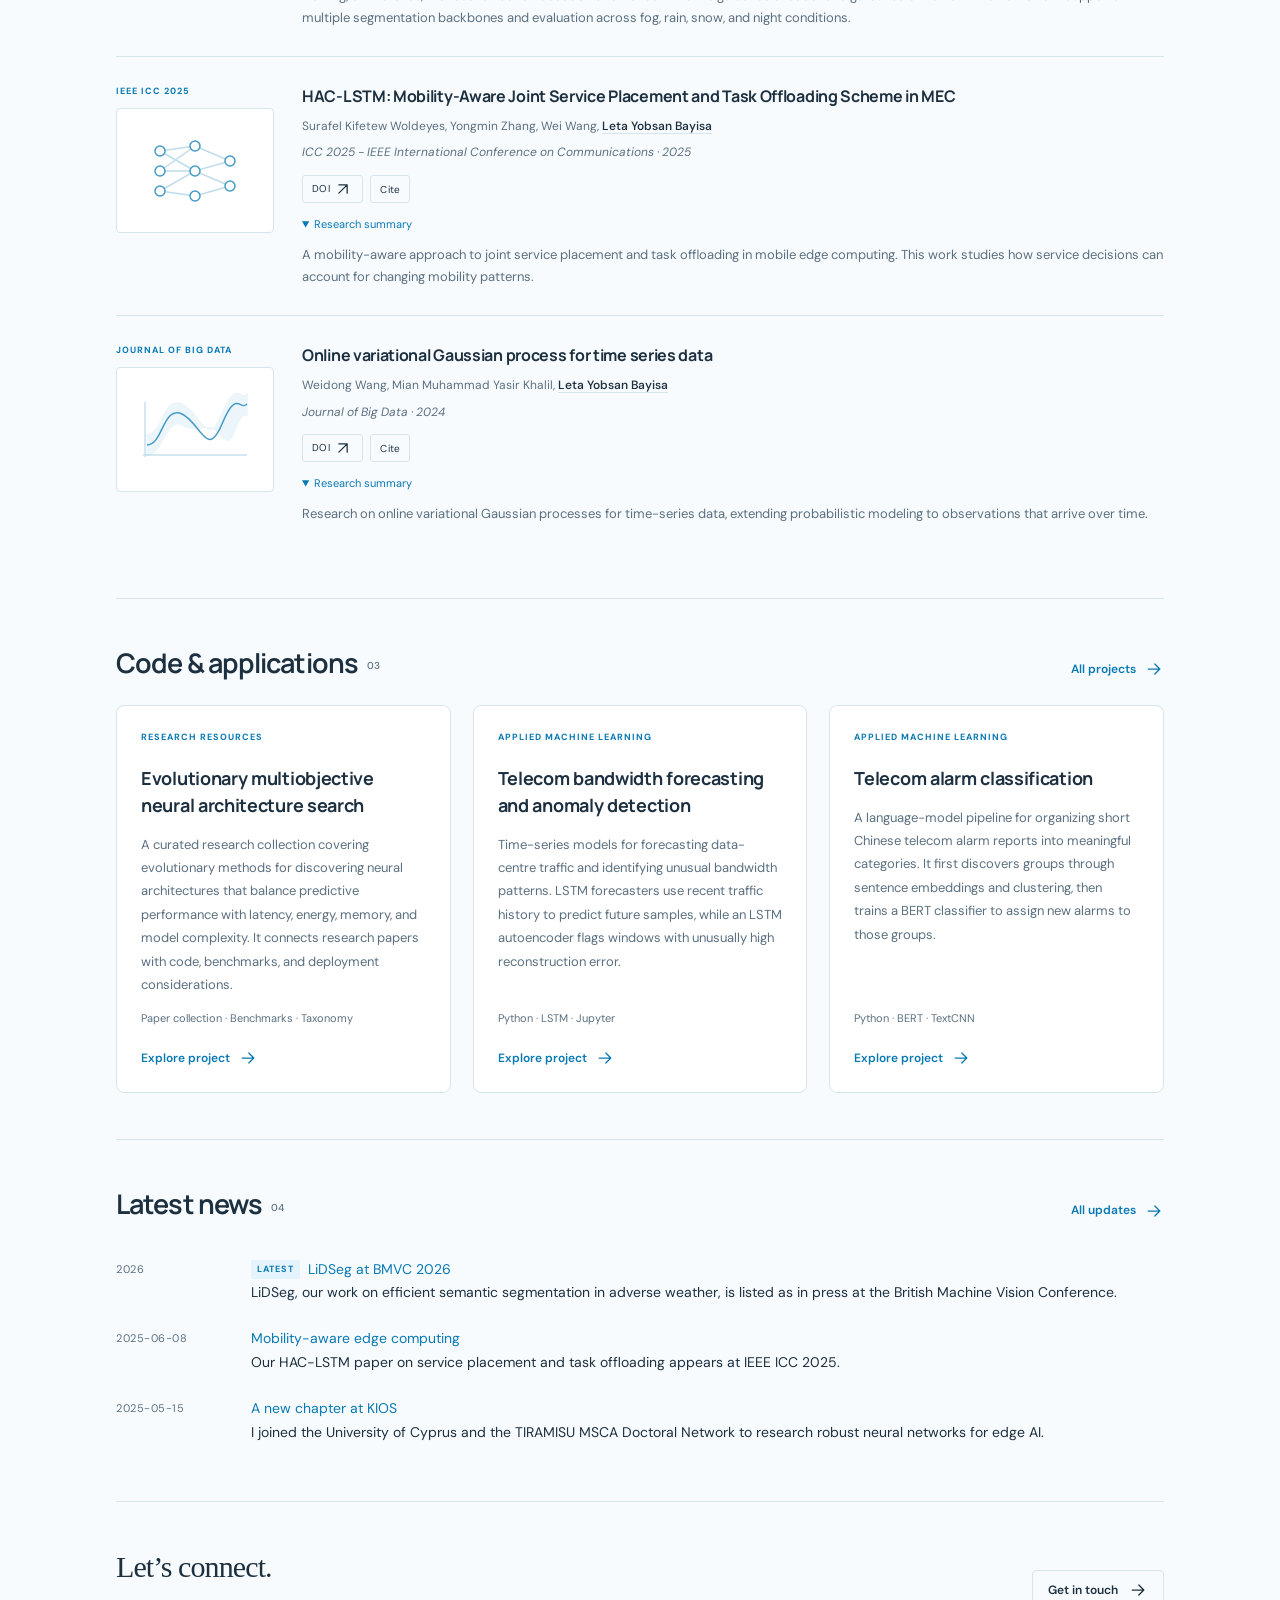
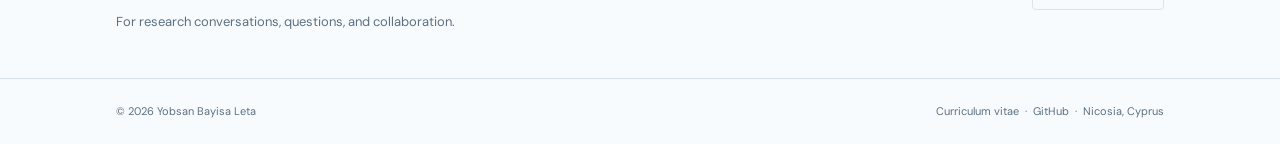
==== commit 3690473f: "Publish portfolio update" ====
--- a/index.html
+++ b/index.html
@@ -1,8 +1,9 @@
 <!doctype html>
-<html lang="en"><head><meta charset="utf-8"><meta name="viewport" content="width=device-width,initial-scale=1"><title>Yobsan Bayisa Leta — About</title><meta name="description" content="Yobsan Bayisa Leta — PhD Student / MSCA Doctoral Researcher at University of Cyprus. Robust Edge AI, Computer Vision, Neural Architecture Search"><meta name="author" content="Yobsan Bayisa Leta"><meta name="theme-color" content="#0879b3"><link rel="canonical" href="https://yobsanb.github.io/"><meta property="og:type" content="website"><meta property="og:title" content="Yobsan Bayisa Leta — About"><meta property="og:description" content="Yobsan Bayisa Leta — PhD Student / MSCA Doctoral Researcher at University of Cyprus. Robust Edge AI, Computer Vision, Neural Architecture Search"><meta property="og:url" content="https://yobsanb.github.io/"><meta property="og:image" content="https://yobsanb.github.io/assets/social-card.png"><meta name="twitter:card" content="summary_large_image"><link rel="icon" type="image/svg+xml" href="assets/favicon.svg"><link rel="stylesheet" href="assets/style.css"><link rel="stylesheet" href="assets/custom.css"><script>try{document.documentElement.dataset.theme=localStorage.getItem('theme')||(matchMedia('(prefers-color-scheme:dark)').matches?'dark':'light')}catch{}</script><script type="application/ld+json">{"@context": "https://schema.org", "@type": "Person", "name": "Yobsan Bayisa Leta", "alternateName": "Leta Yobsan Bayisa", "url": "https://yobsanb.github.io", "image": "https://yobsanb.github.io/assets/portrait.jpg", "jobTitle": "PhD Student / MSCA Doctoral Researcher", "affiliation": {"@type": "Organization", "name": "University of Cyprus"}, "sameAs": ["https://github.com/yobsanb", "https://orcid.org/0000-0001-9939-9821", "https://scholar.google.com/citations?user=TWK_rDwAAAAJ&hl=en", "https://www.linkedin.com/in/leta-yobsan-bayisa/", "https://www.kios.ucy.ac.cy/people/yobsan-bayisa-leta/"]}</script><script src="assets/app.js" defer></script></head><body>
-<a href="#main" class="skip">Skip to content</a><header class="header"><div class="wrap header-inner"><a class="brand" href="index.html" aria-label="Yobsan Bayisa Leta homepage"><span class="monogram">Y</span><span class="brand-name">Yobsan B. Leta</span></a><nav id="main-nav" class="nav" aria-label="Main navigation"><a href="index.html" aria-current="page">About</a><a href="news.html">News</a><a href="publications.html">Publications</a><a href="education.html">Education</a><a href="projects.html">Projects</a><a href="activities.html">Activities</a><a href="awards.html">Awards</a><a href="contact.html">Contact</a></nav><div class="nav-tools"><button id="search-toggle" class="icon-button" aria-label="Search site" title="Search (Ctrl K)"><svg viewBox="0 0 24 24" fill="none" stroke="currentColor" stroke-width="1.5" stroke-linecap="round" stroke-linejoin="round" aria-hidden="true"><circle cx="10.5" cy="10.5" r="6.5"/><path d="m16 16 4 4"/></svg></button><button id="theme-toggle" class="icon-button" aria-label="Change color theme"><svg viewBox="0 0 24 24" fill="none" stroke="currentColor" stroke-width="1.5" stroke-linecap="round" stroke-linejoin="round" aria-hidden="true"><circle cx="12" cy="12" r="4"/><path d="M12 2v2m0 16v2M2 12h2m16 0h2M5 5l1.5 1.5m11 11L19 19M5 19l1.5-1.5m11-11L19 5"/></svg></button><button id="menu-toggle" class="icon-button menu-toggle" aria-label="Toggle navigation" aria-controls="main-nav" aria-expanded="false"><svg viewBox="0 0 24 24" fill="none" stroke="currentColor" stroke-width="1.5" stroke-linecap="round" stroke-linejoin="round" aria-hidden="true"><path d="M4 6h16M4 12h16M4 18h16"/></svg></button></div></div><div class="reading-progress" aria-hidden="true"></div></header>
-<main id="main" class="wrap"><section class="hero"><div class="hero-top"><div><div class="eyebrow">Researcher · University of Cyprus</div><h1>Yobsan Bayisa Leta<span style="color:var(--accent)">.</span></h1><p class="role">PhD Student / MSCA Doctoral Researcher</p></div><div class="hero-meta"><span>BASED IN</span><b>Nicosia, Cyprus</b></div></div><div class="about-grid"><aside class="profile"><img class="portrait" src="assets/portrait.jpg" alt="Yobsan Bayisa Leta" width="250" height="300" fetchpriority="high"><div class="portrait-caption"><strong>KIOS Research and Innovation Center of Excellence</strong>University of Cyprus<br>Nicosia, Cyprus</div><div class="profile-socials"><a aria-label="Email" title="Email" href="mailto:leta.yobsan@ucy.ac.cy"><svg viewBox="0 0 24 24" fill="none" stroke="currentColor" stroke-width="1.5" stroke-linecap="round" stroke-linejoin="round" aria-hidden="true"><rect x="3" y="5" width="18" height="14" rx="2"/><path d="m3 6 9 7 9-7"/></svg></a><a aria-label="Google Scholar" title="Google Scholar" href="https://scholar.google.com/citations?user=TWK_rDwAAAAJ&amp;hl=en"><svg viewBox="0 0 24 24" fill="none" stroke="currentColor" stroke-width="1.5" stroke-linecap="round" stroke-linejoin="round" aria-hidden="true"><path d="m2 9 10-6 10 6-10 6-10-6Zm4 3v6c4 3 8 3 12 0v-6M22 9v8"/></svg></a><a aria-label="GitHub" title="GitHub" href="https://github.com/yobsanb"><svg viewBox="0 0 24 24" fill="none" stroke="currentColor" stroke-width="1.5" stroke-linecap="round" stroke-linejoin="round" aria-hidden="true"><path d="M9 19c-4.5 1.5-4.5-2.5-6.5-3m13 6v-4c0-1 .1-1.5-.5-2 3-.3 6-1.5 6-6A4.7 4.7 0 0 0 20 7c.2-1 .2-2-.4-3-2-.2-3.5 1-4 1.5a13 13 0 0 0-7 0C8 5 6.5 3.8 4.5 4c-.6 1-.6 2-.4 3A4.7 4.7 0 0 0 3 10c0 4.5 3 5.7 6 6-.6.5-.5 1-.5 2v4"/></svg></a><a aria-label="ORCID" title="ORCID" href="https://orcid.org/0000-0001-9939-9821"><svg viewBox="0 0 24 24" fill="none" stroke="currentColor" stroke-width="1.5" stroke-linecap="round" stroke-linejoin="round" aria-hidden="true"><circle cx="12" cy="12" r="9"/><path d="M8 10v7M8 7v.1M12 8h2a4 4 0 0 1 0 8h-2V8Z"/></svg></a></div></aside><div class="bio"><p class="lead">Making vision models more reliable in the world beyond the benchmark.</p><p>I am a PhD student at the <a href="https://www.kios.ucy.ac.cy/people/yobsan-bayisa-leta/">University of Cyprus</a>, conducting research at the <a href="https://www.kios.ucy.ac.cy/">KIOS Research and Innovation Center of Excellence</a>. As part of the <a href="https://tiramisu-project.eu/fellows">TIRAMISU MSCA Doctoral Network</a>, I study robust and efficient neural networks for edge AI.</p><p>My research connects <strong>computer vision, robust deep learning, and neural architecture search</strong>. I am particularly interested in semantic segmentation under adverse conditions, and in models that balance accuracy with the memory, energy, and latency constraints of edge devices.</p><div class="tags"><span class="tag">Robust Edge AI</span><span class="tag">Computer Vision</span><span class="tag">Neural Architecture Search</span></div><div class="actions"><a href="publications.html" class="button primary">Explore my research <svg viewBox="0 0 24 24" fill="none" stroke="currentColor" stroke-width="1.5" stroke-linecap="round" stroke-linejoin="round" aria-hidden="true"><path d="M5 12h14M13 6l6 6-6 6"/></svg></a><a href="cv.html" class="text-link">Curriculum vitae <svg viewBox="0 0 24 24" fill="none" stroke="currentColor" stroke-width="1.5" stroke-linecap="round" stroke-linejoin="round" aria-hidden="true"><path d="M7 17 17 7M7 7h10v10"/></svg></a></div></div></div></section>
-<section class="section"><div class="section-head"><h2>Latest news<span class="section-number">01</span></h2><a href="news.html" class="text-link">All updates <svg viewBox="0 0 24 24" fill="none" stroke="currentColor" stroke-width="1.5" stroke-linecap="round" stroke-linejoin="round" aria-hidden="true"><path d="M5 12h14M13 6l6 6-6 6"/></svg></a></div><ul class="news-list"><li class="news-item"><span class="news-date">2026</span><p><span class="new-tag">LATEST</span><a href="https://www.tiramisu-project.eu/research/publications">LiDSeg at BMVC 2026</a><br>LiDSeg, our work on efficient semantic segmentation in adverse weather, is listed as in press at the British Machine Vision Conference.</p></li><li class="news-item"><span class="news-date">2025-06-08</span><p><a href="https://doi.org/10.1109/icc52391.2025.11161941">Mobility-aware edge computing</a><br>Our HAC-LSTM paper on service placement and task offloading appears at IEEE ICC 2025.</p></li><li class="news-item"><span class="news-date">2025-05-15</span><p><a href="https://tiramisu-project.eu/fellows">A new chapter at KIOS</a><br>I joined the University of Cyprus and the TIRAMISU MSCA Doctoral Network to research robust neural networks for edge AI.</p></li></ul></section>
+<html lang="en"><head><meta charset="utf-8"><meta name="viewport" content="width=device-width,initial-scale=1"><title>Yobsan Bayisa Leta — About</title><meta name="description" content="Yobsan Bayisa Leta — PhD Student / MSCA Doctoral Researcher at University of Cyprus. Robust Edge AI, Computer Vision, Neural Architecture Search"><meta name="author" content="Yobsan Bayisa Leta"><meta name="theme-color" content="#0879b3"><link rel="canonical" href="https://yobsan.pages.dev/"><meta property="og:type" content="website"><meta property="og:title" content="Yobsan Bayisa Leta — About"><meta property="og:description" content="Yobsan Bayisa Leta — PhD Student / MSCA Doctoral Researcher at University of Cyprus. Robust Edge AI, Computer Vision, Neural Architecture Search"><meta property="og:url" content="https://yobsan.pages.dev/"><meta property="og:image" content="https://yobsan.pages.dev/assets/social-card.png"><meta name="twitter:card" content="summary_large_image"><link rel="icon" type="image/svg+xml" href="assets/favicon.svg"><link rel="stylesheet" href="assets/style.css"><link rel="stylesheet" href="assets/custom.css"><script>try{document.documentElement.dataset.theme=localStorage.getItem('theme')||(matchMedia('(prefers-color-scheme:dark)').matches?'dark':'light')}catch{}</script><script type="application/ld+json">{"@context": "https://schema.org", "@type": "Person", "name": "Yobsan Bayisa Leta", "alternateName": "Leta Yobsan Bayisa", "url": "https://yobsan.pages.dev", "image": "https://yobsan.pages.dev/assets/portrait.jpg", "jobTitle": "PhD Student / MSCA Doctoral Researcher", "affiliation": {"@type": "Organization", "name": "University of Cyprus"}, "sameAs": ["https://github.com/yobsanb", "https://orcid.org/0000-0001-9939-9821", "https://scholar.google.com/citations?user=TWK_rDwAAAAJ&hl=en", "https://www.linkedin.com/in/leta-yobsan-bayisa/", "https://www.kios.ucy.ac.cy/people/yobsan-bayisa-leta/"]}</script><script src="assets/app.js" defer></script></head><body>
+<a href="#main" class="skip">Skip to content</a><header class="header"><div class="wrap header-inner"><a class="brand" href="index.html" aria-label="Yobsan Bayisa Leta homepage"><span class="monogram">Y</span><span class="brand-name">Yobsan B. Leta</span></a><nav id="main-nav" class="nav" aria-label="Main navigation"><a href="index.html" aria-current="page">About</a><a href="research.html">Research</a><a href="news.html">News</a><a href="publications.html">Publications</a><a href="education.html">Education</a><a href="projects.html">Projects</a><a href="activities.html">Activities</a><a href="awards.html">Awards</a><a href="contact.html">Contact</a></nav><div class="nav-tools"><button id="search-toggle" class="icon-button" aria-label="Search site" title="Search (Ctrl K)"><svg viewBox="0 0 24 24" fill="none" stroke="currentColor" stroke-width="1.5" stroke-linecap="round" stroke-linejoin="round" aria-hidden="true"><circle cx="10.5" cy="10.5" r="6.5"/><path d="m16 16 4 4"/></svg></button><button id="theme-toggle" class="icon-button" aria-label="Change color theme"><svg viewBox="0 0 24 24" fill="none" stroke="currentColor" stroke-width="1.5" stroke-linecap="round" stroke-linejoin="round" aria-hidden="true"><circle cx="12" cy="12" r="4"/><path d="M12 2v2m0 16v2M2 12h2m16 0h2M5 5l1.5 1.5m11 11L19 19M5 19l1.5-1.5m11-11L19 5"/></svg></button><button id="menu-toggle" class="icon-button menu-toggle" aria-label="Toggle navigation" aria-controls="main-nav" aria-expanded="false"><svg viewBox="0 0 24 24" fill="none" stroke="currentColor" stroke-width="1.5" stroke-linecap="round" stroke-linejoin="round" aria-hidden="true"><path d="M4 6h16M4 12h16M4 18h16"/></svg></button></div></div><div class="reading-progress" aria-hidden="true"></div></header>
+<main id="main" class="wrap"><section class="hero"><div class="hero-top"><div><div class="eyebrow">Researcher · University of Cyprus</div><h1>Yobsan Bayisa Leta<span style="color:var(--accent)">.</span></h1><p class="role">PhD Student / MSCA Doctoral Researcher</p></div><div class="hero-meta"><span>BASED IN</span><b>Nicosia, Cyprus</b></div></div><div class="about-grid"><aside class="profile"><img class="portrait" src="assets/portrait.jpg" alt="Yobsan Bayisa Leta" width="250" height="300" fetchpriority="high"><div class="portrait-caption"><strong>KIOS Research and Innovation Center of Excellence</strong>University of Cyprus<br>Nicosia, Cyprus</div><div class="profile-socials"><a aria-label="Email" title="Email" href="mailto:leta.yobsan@ucy.ac.cy"><svg viewBox="0 0 24 24" fill="none" stroke="currentColor" stroke-width="1.5" stroke-linecap="round" stroke-linejoin="round" aria-hidden="true"><rect x="3" y="5" width="18" height="14" rx="2"/><path d="m3 6 9 7 9-7"/></svg></a><a aria-label="Google Scholar" title="Google Scholar" href="https://scholar.google.com/citations?user=TWK_rDwAAAAJ&amp;hl=en"><svg viewBox="0 0 24 24" fill="none" stroke="currentColor" stroke-width="1.5" stroke-linecap="round" stroke-linejoin="round" aria-hidden="true"><path d="m2 9 10-6 10 6-10 6-10-6Zm4 3v6c4 3 8 3 12 0v-6M22 9v8"/></svg></a><a aria-label="GitHub" title="GitHub" href="https://github.com/yobsanb"><svg viewBox="0 0 24 24" fill="none" stroke="currentColor" stroke-width="1.5" stroke-linecap="round" stroke-linejoin="round" aria-hidden="true"><path d="M9 19c-4.5 1.5-4.5-2.5-6.5-3m13 6v-4c0-1 .1-1.5-.5-2 3-.3 6-1.5 6-6A4.7 4.7 0 0 0 20 7c.2-1 .2-2-.4-3-2-.2-3.5 1-4 1.5a13 13 0 0 0-7 0C8 5 6.5 3.8 4.5 4c-.6 1-.6 2-.4 3A4.7 4.7 0 0 0 3 10c0 4.5 3 5.7 6 6-.6.5-.5 1-.5 2v4"/></svg></a><a aria-label="ORCID" title="ORCID" href="https://orcid.org/0000-0001-9939-9821"><svg viewBox="0 0 24 24" fill="none" stroke="currentColor" stroke-width="1.5" stroke-linecap="round" stroke-linejoin="round" aria-hidden="true"><circle cx="12" cy="12" r="9"/><path d="M8 10v7M8 7v.1M12 8h2a4 4 0 0 1 0 8h-2V8Z"/></svg></a></div></aside><div class="bio"><p class="lead">Making vision models more reliable in the world beyond the benchmark.</p><p>I am a PhD student at the <a href="https://www.kios.ucy.ac.cy/people/yobsan-bayisa-leta/">University of Cyprus</a>, conducting research at the <a href="https://www.kios.ucy.ac.cy/">KIOS Research and Innovation Center of Excellence</a>. As part of the <a href="https://tiramisu-project.eu/fellows">TIRAMISU MSCA Doctoral Network</a>, I study robust and efficient neural networks for edge AI.</p><p>My research connects <strong>computer vision, robust deep learning, and neural architecture search</strong>. I am particularly interested in semantic segmentation under adverse conditions, and in models that balance accuracy with the memory, energy, and latency constraints of edge devices.</p><div class="tags"><span class="tag">Robust Edge AI</span><span class="tag">Computer Vision</span><span class="tag">Neural Architecture Search</span></div><div class="actions"><a href="research.html" class="button primary">Explore my research <svg viewBox="0 0 24 24" fill="none" stroke="currentColor" stroke-width="1.5" stroke-linecap="round" stroke-linejoin="round" aria-hidden="true"><path d="M5 12h14M13 6l6 6-6 6"/></svg></a><a href="cv.html" class="text-link">Curriculum vitae <svg viewBox="0 0 24 24" fill="none" stroke="currentColor" stroke-width="1.5" stroke-linecap="round" stroke-linejoin="round" aria-hidden="true"><path d="M7 17 17 7M7 7h10v10"/></svg></a></div></div></div></section>
+<nav class="research-stats" aria-label="Portfolio at a glance"><a href="publications.html"><strong>9</strong><span>Publications</span></a><a href="projects.html"><strong>5</strong><span>Independent projects</span></a><a href="research.html"><strong>3</strong><span>Research directions</span></a></nav>
+<section class="section"><div class="section-head"><h2>Research focus<span class="section-number">01</span></h2><a href="research.html" class="text-link">Research overview <svg viewBox="0 0 24 24" fill="none" stroke="currentColor" stroke-width="1.5" stroke-linecap="round" stroke-linejoin="round" aria-hidden="true"><path d="M5 12h14M13 6l6 6-6 6"/></svg></a></div><div class="feature-strip"><div class="research-item"><span class="index">01</span><h3>Robust visual perception</h3><p>Semantic segmentation that can handle adverse weather, distribution shifts, and challenging environments.</p></div><div class="research-item"><span class="index">02</span><h3>Intelligence at the edge</h3><p>Lightweight neural networks that balance accuracy with practical limits on memory, energy, and latency.</p></div><div class="research-item"><span class="index">03</span><h3>Learning &amp; architecture</h3><p>Multitask representations and architecture search for efficient, adaptable visual models.</p></div></div></section>
 <section class="section"><div class="section-head"><h2>Latest publications<span class="section-number">02</span></h2><a href="publications.html" class="text-link">All publications <svg viewBox="0 0 24 24" fill="none" stroke="currentColor" stroke-width="1.5" stroke-linecap="round" stroke-linejoin="round" aria-hidden="true"><path d="M5 12h14M13 6l6 6-6 6"/></svg></a></div><article class="pub" id="lidseg" data-type="conference" data-year="2026">
       <div class="pub-side"><span class="pub-badge">BMVC 2026</span><div class="pub-visual"><button class="zoom-button" data-zoom="assets/lidseg.png" data-alt="LiDSeg: Linear DehazeFormer Guidance for Efficient Semantic Segmentation in Adverse Weather Conditions" aria-label="Enlarge publication image"><img src="assets/lidseg.png" alt="LiDSeg: Linear DehazeFormer Guidance for Efficient Semantic Segmentation in Adverse Weather Conditions" width="158" height="125" loading="lazy"></button></div></div>
       <div><h3><a href="https://github.com/yobsanb/LiDSeg">LiDSeg: Linear DehazeFormer Guidance for Efficient Semantic Segmentation in Adverse Weather Conditions</a></h3><p class="authors"><strong>Yobsan Bayisa Leta</strong>, Christos Kyrkou, Maria K. Michael, Theocharis Theocharides</p><p class="venue">British Machine Vision Conference (BMVC) · In press · 2026</p><div class="pub-links"><a href="https://github.com/yobsanb/LiDSeg" class="small-button">Paper record <svg viewBox="0 0 24 24" fill="none" stroke="currentColor" stroke-width="1.5" stroke-linecap="round" stroke-linejoin="round" aria-hidden="true"><path d="M7 17 17 7M7 7h10v10"/></svg></a><a href="https://github.com/yobsanb/LiDSeg" class="small-button">Code <svg viewBox="0 0 24 24" fill="none" stroke="currentColor" stroke-width="1.5" stroke-linecap="round" stroke-linejoin="round" aria-hidden="true"><path d="M7 17 17 7M7 7h10v10"/></svg></a><button class="small-button" data-cite="@inproceedings{leta2026lidseg,
@@ -11,7 +12,7 @@
   booktitle = {British Machine Vision Conference (BMVC) · In press},
   year = {2026},
   url = {https://github.com/yobsanb/LiDSeg}
-}">Cite</button></div><details><summary>Research summary</summary><p>LiDSeg adds a lightweight guidance encoder to semantic segmentation models for adverse weather. Auxiliary image reconstruction supports training; at inference, the reconstruction decoder is removed while the guidance encoder and gated fusion remain. The framework supports multiple segmentation backbones and evaluation across fog, rain, snow, and night conditions.</p></details></div></article><article class="pub" id="hac-lstm" data-type="conference" data-year="2025">
+}">Cite</button></div><details open><summary>Research summary</summary><p>LiDSeg adds a lightweight guidance encoder to semantic segmentation models for adverse weather. Auxiliary image reconstruction supports training; at inference, the reconstruction decoder is removed while the guidance encoder and gated fusion remain. The framework supports multiple segmentation backbones and evaluation across fog, rain, snow, and night conditions.</p></details></div></article><article class="pub" id="hac-lstm" data-type="conference" data-year="2025">
       <div class="pub-side"><span class="pub-badge">IEEE ICC 2025</span><div class="pub-visual"><svg class="diagram" viewBox="0 0 120 80" fill="none" stroke="currentColor" stroke-width="1.5" style="color:var(--accent)" aria-hidden="true"><path d="M25 20 60 15 95 30M25 20 60 40 95 30M25 40 60 15M25 40 60 40 95 55M25 60 60 40M25 60 60 65 95 55" opacity=".35"/><circle cx="25" cy="20" r="5" fill="var(--surface)"/><circle cx="25" cy="40" r="5" fill="var(--surface)"/><circle cx="25" cy="60" r="5" fill="var(--surface)"/><circle cx="60" cy="15" r="5" fill="var(--surface)"/><circle cx="60" cy="40" r="5" fill="var(--surface)"/><circle cx="60" cy="65" r="5" fill="var(--surface)"/><circle cx="95" cy="30" r="5" fill="var(--surface)"/><circle cx="95" cy="55" r="5" fill="var(--surface)"/></svg></div></div>
       <div><h3><a href="https://doi.org/10.1109/icc52391.2025.11161941">HAC-LSTM: Mobility-Aware Joint Service Placement and Task Offloading Scheme in MEC</a></h3><p class="authors">Surafel Kifetew Woldeyes, Yongmin Zhang, Wei Wang, <strong>Leta Yobsan Bayisa</strong></p><p class="venue">ICC 2025 - IEEE International Conference on Communications · 2025</p><div class="pub-links"><a href="https://doi.org/10.1109/icc52391.2025.11161941" class="small-button">DOI <svg viewBox="0 0 24 24" fill="none" stroke="currentColor" stroke-width="1.5" stroke-linecap="round" stroke-linejoin="round" aria-hidden="true"><path d="M7 17 17 7M7 7h10v10"/></svg></a><button class="small-button" data-cite="@inproceedings{leta2025haclstm,
   title = {HAC-LSTM: Mobility-Aware Joint Service Placement and Task Offloading Scheme in MEC},
@@ -19,7 +20,7 @@
   booktitle = {ICC 2025 - IEEE International Conference on Communications},
   year = {2025},
   doi = {10.1109/icc52391.2025.11161941}
-}">Cite</button></div><details><summary>Research summary</summary><p>A mobility-aware approach to joint service placement and task offloading in mobile edge computing. This work studies how service decisions can account for changing mobility patterns.</p></details></div></article><article class="pub" id="online-gp" data-type="journal" data-year="2024">
+}">Cite</button></div><details open><summary>Research summary</summary><p>A mobility-aware approach to joint service placement and task offloading in mobile edge computing. This work studies how service decisions can account for changing mobility patterns.</p></details></div></article><article class="pub" id="online-gp" data-type="journal" data-year="2024">
       <div class="pub-side"><span class="pub-badge">Journal of Big Data</span><div class="pub-visual"><svg class="diagram" viewBox="0 0 120 80" fill="none" stroke="currentColor" stroke-width="1.5" style="color:var(--accent)" aria-hidden="true"><path d="M8 65H112M10 12V67" opacity=".3"/><path d="M12 55C28 55 28 15 47 24S72 70 87 34s18-12 25-20"/><path d="M12 45C28 45 28 5 47 14S72 60 87 24s18-12 25-20L112 25C100 22 100 63 87 46S62 44 47 35 27 65 12 65Z" fill="currentColor" opacity=".1"/></svg></div></div>
       <div><h3><a href="https://doi.org/10.1186/s40537-024-01005-5">Online variational Gaussian process for time series data</a></h3><p class="authors">Weidong Wang, Mian Muhammad Yasir Khalil, <strong>Leta Yobsan Bayisa</strong></p><p class="venue">Journal of Big Data · 2024</p><div class="pub-links"><a href="https://doi.org/10.1186/s40537-024-01005-5" class="small-button">DOI <svg viewBox="0 0 24 24" fill="none" stroke="currentColor" stroke-width="1.5" stroke-linecap="round" stroke-linejoin="round" aria-hidden="true"><path d="M7 17 17 7M7 7h10v10"/></svg></a><button class="small-button" data-cite="@article{leta2024onlinegp,
   title = {Online variational Gaussian process for time series data},
@@ -27,9 +28,10 @@
   journal = {Journal of Big Data},
   year = {2024},
   doi = {10.1186/s40537-024-01005-5}
-}">Cite</button></div><details><summary>Research summary</summary><p>Research on online variational Gaussian processes for time-series data, extending probabilistic modeling to observations that arrive over time.</p></details></div></article></section>
-<section class="section"><div class="section-head"><h2>Research interests<span class="section-number">03</span></h2></div><div class="feature-strip"><div class="research-item"><span class="index">01</span><h3>Robust visual perception</h3><p>Semantic segmentation that can handle adverse weather, distribution shifts, and challenging environments.</p></div><div class="research-item"><span class="index">02</span><h3>Intelligence at the edge</h3><p>Lightweight neural networks that balance accuracy with practical limits on memory, energy, and latency.</p></div><div class="research-item"><span class="index">03</span><h3>Learning &amp; architecture</h3><p>Multitask representations and architecture search for efficient, adaptable visual models.</p></div></div></section>
-<section class="contact-strip"><div><h2>Let’s connect.</h2><p>For research conversations, questions, and collaboration.</p></div><a href="mailto:leta.yobsan@ucy.ac.cy" class="button">Get in touch <svg viewBox="0 0 24 24" fill="none" stroke="currentColor" stroke-width="1.5" stroke-linecap="round" stroke-linejoin="round" aria-hidden="true"><path d="M5 12h14M13 6l6 6-6 6"/></svg></a></section></main><footer class="footer"><div class="wrap footer-inner"><span>© 2026 Yobsan Bayisa Leta</span><span><a href="cv.html">Curriculum vitae</a> &nbsp;·&nbsp; <a href="https://github.com/yobsanb">GitHub</a> &nbsp;·&nbsp; <a href="editor/">Owner login</a> &nbsp;·&nbsp; Nicosia, Cyprus</span></div></footer><button id="back-top" class="back-top" aria-label="Back to top" hidden><svg viewBox="0 0 24 24" fill="none" stroke="currentColor" stroke-width="1.5" stroke-linecap="round" stroke-linejoin="round" aria-hidden="true"><path d="M12 20V4m-6 6 6-6 6 6"/></svg></button>
+}">Cite</button></div><details open><summary>Research summary</summary><p>Research on online variational Gaussian processes for time-series data, extending probabilistic modeling to observations that arrive over time.</p></details></div></article></section>
+<section class="section"><div class="section-head"><h2>Code & applications<span class="section-number">03</span></h2><a href="projects.html" class="text-link">All projects <svg viewBox="0 0 24 24" fill="none" stroke="currentColor" stroke-width="1.5" stroke-linecap="round" stroke-linejoin="round" aria-hidden="true"><path d="M5 12h14M13 6l6 6-6 6"/></svg></a></div><div class="featured-projects"><article class="project-card"><span class="pub-badge">Research resources</span><h3><a href="https://github.com/yobsanb/awesome-evolutionary-multiobjective-nas">Evolutionary multiobjective neural architecture search</a></h3><p>A curated research collection covering evolutionary methods for discovering neural architectures that balance predictive performance with latency, energy, memory, and model complexity. It connects research papers with code, benchmarks, and deployment considerations.</p><span class="project-stack">Paper collection · Benchmarks · Taxonomy</span><a href="projects.html#evolutionary-nas" class="text-link">Explore project <svg viewBox="0 0 24 24" fill="none" stroke="currentColor" stroke-width="1.5" stroke-linecap="round" stroke-linejoin="round" aria-hidden="true"><path d="M5 12h14M13 6l6 6-6 6"/></svg></a></article><article class="project-card"><span class="pub-badge">Applied machine learning</span><h3><a href="https://github.com/yobsanb/Telecom-Bandwidth-Forecasting">Telecom bandwidth forecasting and anomaly detection</a></h3><p>Time-series models for forecasting data-centre traffic and identifying unusual bandwidth patterns. LSTM forecasters use recent traffic history to predict future samples, while an LSTM autoencoder flags windows with unusually high reconstruction error.</p><span class="project-stack">Python · LSTM · Jupyter</span><a href="projects.html#telecom-bandwidth" class="text-link">Explore project <svg viewBox="0 0 24 24" fill="none" stroke="currentColor" stroke-width="1.5" stroke-linecap="round" stroke-linejoin="round" aria-hidden="true"><path d="M5 12h14M13 6l6 6-6 6"/></svg></a></article><article class="project-card"><span class="pub-badge">Applied machine learning</span><h3><a href="https://github.com/yobsanb/Telecom-Alarm-Classification">Telecom alarm classification</a></h3><p>A language-model pipeline for organizing short Chinese telecom alarm reports into meaningful categories. It first discovers groups through sentence embeddings and clustering, then trains a BERT classifier to assign new alarms to those groups.</p><span class="project-stack">Python · BERT · TextCNN</span><a href="projects.html#telecom-alarms" class="text-link">Explore project <svg viewBox="0 0 24 24" fill="none" stroke="currentColor" stroke-width="1.5" stroke-linecap="round" stroke-linejoin="round" aria-hidden="true"><path d="M5 12h14M13 6l6 6-6 6"/></svg></a></article></div></section>
+<section class="section"><div class="section-head"><h2>Latest news<span class="section-number">04</span></h2><a href="news.html" class="text-link">All updates <svg viewBox="0 0 24 24" fill="none" stroke="currentColor" stroke-width="1.5" stroke-linecap="round" stroke-linejoin="round" aria-hidden="true"><path d="M5 12h14M13 6l6 6-6 6"/></svg></a></div><ul class="news-list"><li class="news-item"><span class="news-date">2026</span><p><span class="new-tag">LATEST</span><a href="https://www.tiramisu-project.eu/research/publications">LiDSeg at BMVC 2026</a><br>LiDSeg, our work on efficient semantic segmentation in adverse weather, is listed as in press at the British Machine Vision Conference.</p></li><li class="news-item"><span class="news-date">2025-06-08</span><p><a href="https://doi.org/10.1109/icc52391.2025.11161941">Mobility-aware edge computing</a><br>Our HAC-LSTM paper on service placement and task offloading appears at IEEE ICC 2025.</p></li><li class="news-item"><span class="news-date">2025-05-15</span><p><a href="https://tiramisu-project.eu/fellows">A new chapter at KIOS</a><br>I joined the University of Cyprus and the TIRAMISU MSCA Doctoral Network to research robust neural networks for edge AI.</p></li></ul></section>
+<section class="contact-strip"><div><h2>Let’s connect.</h2><p>For research conversations, questions, and collaboration.</p></div><a href="mailto:leta.yobsan@ucy.ac.cy" class="button">Get in touch <svg viewBox="0 0 24 24" fill="none" stroke="currentColor" stroke-width="1.5" stroke-linecap="round" stroke-linejoin="round" aria-hidden="true"><path d="M5 12h14M13 6l6 6-6 6"/></svg></a></section></main><footer class="footer"><div class="wrap footer-inner"><span>© 2026 Yobsan Bayisa Leta</span><span><a href="cv.html">Curriculum vitae</a> &nbsp;·&nbsp; <a href="https://github.com/yobsanb">GitHub</a> &nbsp;·&nbsp; Nicosia, Cyprus</span></div></footer><button id="back-top" class="back-top" aria-label="Back to top" hidden><svg viewBox="0 0 24 24" fill="none" stroke="currentColor" stroke-width="1.5" stroke-linecap="round" stroke-linejoin="round" aria-hidden="true"><path d="M12 20V4m-6 6 6-6 6 6"/></svg></button>
 <dialog id="search-dialog" aria-label="Search this site"><div class="dialog-top"><svg viewBox="0 0 24 24" fill="none" stroke="currentColor" stroke-width="1.5" stroke-linecap="round" stroke-linejoin="round" aria-hidden="true"><circle cx="10.5" cy="10.5" r="6.5"/><path d="m16 16 4 4"/></svg><label class="sr-only" for="site-search">Search the website</label><input id="site-search" type="search" placeholder="Search research, publications, and more…" autocomplete="off"><button class="icon-button" data-close aria-label="Close search"><svg viewBox="0 0 24 24" fill="none" stroke="currentColor" stroke-width="1.5" stroke-linecap="round" stroke-linejoin="round" aria-hidden="true"><path d="m6 6 12 12M6 18 18 6"/></svg></button></div><div id="search-results" class="search-results" aria-live="polite"></div><div class="dialog-foot"><kbd>↑</kbd> <kbd>↓</kbd> to navigate &nbsp; <kbd>Enter</kbd> to open &nbsp; <kbd>Esc</kbd> to close</div></dialog>
 <dialog id="citation-dialog" aria-labelledby="citation-title"><div class="dialog-top"><h2 id="citation-title">Cite this publication</h2><button class="icon-button" data-close aria-label="Close citation"><svg viewBox="0 0 24 24" fill="none" stroke="currentColor" stroke-width="1.5" stroke-linecap="round" stroke-linejoin="round" aria-hidden="true"><path d="m6 6 12 12M6 18 18 6"/></svg></button></div><div class="citation-content"><pre id="citation-text"></pre><button id="copy-citation" class="button primary">Copy BibTeX</button></div></dialog>
 <dialog id="image-dialog" class="image-dialog" aria-label="Image preview"><button class="icon-button" data-close aria-label="Close image"><svg viewBox="0 0 24 24" fill="none" stroke="currentColor" stroke-width="1.5" stroke-linecap="round" stroke-linejoin="round" aria-hidden="true"><path d="m6 6 12 12M6 18 18 6"/></svg></button><img id="zoom-image" alt="Research figure"></dialog><div id="toast" class="toast" role="status" hidden></div>
--- a/assets/style.css
+++ b/assets/style.css
@@ -9,3 +9,24 @@
 
 .project-summary{font-size:14px;line-height:1.85;color:var(--muted);margin:10px 0 15px}.project-list{padding-bottom:35px}.filters .result-count{margin:0}.project-entry .pub-badge{line-height:1.6}
 @media(min-width:1051px){.nav{gap:20px}.header-inner{gap:24px}}
+
+/* Research overview and featured work. */
+.research-stats{display:grid;grid-template-columns:repeat(3,1fr);border-bottom:1px solid var(--line);padding:28px 0;gap:20px}
+.research-stats a{display:flex;align-items:center;gap:16px;color:var(--ink);padding:4px 18px;border-left:1px solid var(--line)}
+.research-stats a:first-child{padding-left:0;border-left:0}
+.research-stats strong{font:500 38px/1.2 Manrope,sans-serif;letter-spacing:-1.5px;color:var(--accent)}
+.research-stats span{font-size:12px;color:var(--muted)}
+.featured-projects{display:grid;grid-template-columns:repeat(3,minmax(0,1fr));gap:22px}
+.project-card{display:flex;flex-direction:column;border:1px solid var(--line);border-radius:8px;background:var(--surface);padding:24px}
+.project-card h3{font-size:18px;margin:10px 0 14px;overflow-wrap:anywhere}
+.project-card h3 a{color:var(--ink)}
+.project-card p{font-size:13px;color:var(--muted);line-height:1.8}
+.project-stack{font-size:11px;color:var(--muted);margin:auto 0 20px}
+.project-card .text-link{align-self:flex-start}
+.portrait{border-radius:10px;box-shadow:0 12px 30px #16334912}
+.profile-socials a{width:38px;height:38px}
+.section-head{flex-wrap:wrap}
+@media(min-width:1051px){.nav{gap:15px}.header-inner{gap:18px}.nav a{font-size:12px}}
+@media(max-width:900px){.brand .brand-name{display:none}.nav{gap:12px}.featured-projects{grid-template-columns:1fr}.project-card{padding:22px}.project-card p{max-width:65ch}}
+@media(max-width:760px){.brand .brand-name{display:inline}.research-stats{gap:10px;padding:22px 0}.research-stats a{flex-direction:column;align-items:flex-start;gap:6px;padding:0 10px}.research-stats strong{font-size:30px}.research-stats span{font-size:11px}.profile-socials a{width:34px;height:34px}}
+@media print{.research-stats{padding:15px 0}.project-card{break-inside:avoid;box-shadow:none}}
